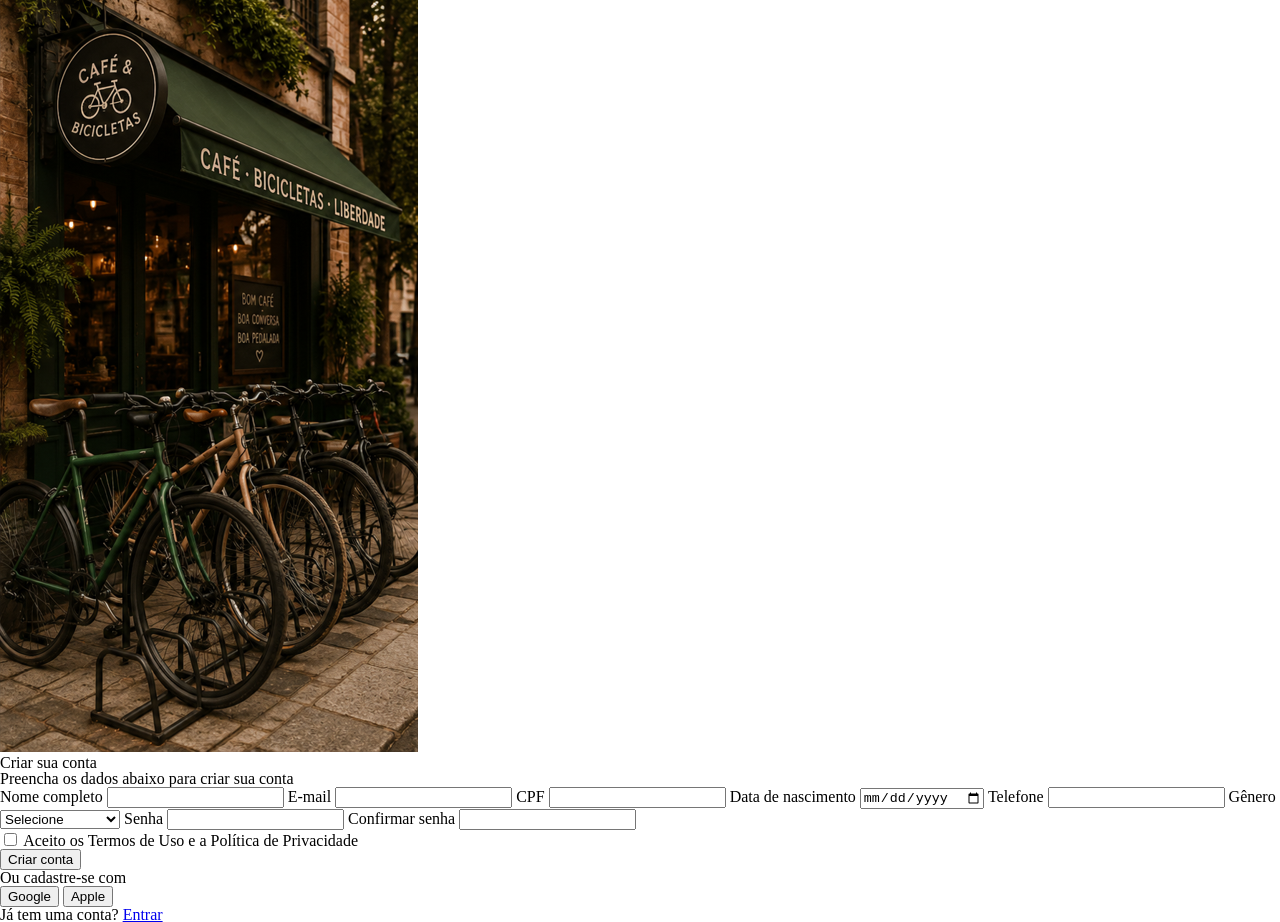
==== frontend/pages/cadastro/cadastro.html @ 310e5816 "feat: adiciona html cadastro" ====
<!DOCTYPE html>
<html lang="pt-br">
<head>
    <meta charset="UTF-8">
    <meta name="viewport" content="width=device-width, initial-scale=1.0">

    <link rel="stylesheet" href="../../css/import.css">
    <link rel="stylesheet" href="../../css/cadastro.css">


    <title>Cadastro</title>
</head>

<body>
    <main class="cadastro-container">

        <div class="img">
            <img src="../../assets/img/img-temp-cadastro.png" alt="Imagem de bicicleta e no fundo a cafeteria">
        </div>

        <div class="bg">

            <h1>Criar sua conta</h1>

            <p>Preencha os dados abaixo para criar sua conta</p>

            <div class="cadastro-forms">

                <form>

                    <label for="nome">Nome completo</label>
                    <input type="text" id="nome" name="nomeCompleto" required>

                    <label for="email">E-mail</label>
                    <input type="email" id="email" name="email" required>

                    <label for="cpf">CPF</label>
                    <input type="text" id="cpf" name="cpf" required>

                    <label for="data_nascimento">Data de nascimento</label>
                    <input type="date" id="data_nascimento" name="dataNascimento" required>

                    <label for="telefone">Telefone</label>
                    <input type="tel" id="telefone" name="telefone" required>

                    <label for="genero">Gênero</label>
                    <select id="genero" name="genero" required>
                        <option value="">Selecione</option>
                        <option value="MASCULINO">Masculino</option>
                        <option value="FEMININO">Feminino</option>
                        <option value="NAO_BINARIO">Não binário</option>
                        <option value="PREFIRO_NAO_DIZER">Prefiro não dizer</option>
                    </select>

                    <label for="senha">Senha</label>
                    <input type="password" id="senha" name="senha" required>

                    <label for="confirmar_senha">Confirmar senha</label>
                    <input type="password" id="confirmar_senha" name="confirmarSenha" required>

                    <div class="termos">
                        <input type="checkbox" id="termos" name="aceitouTermos" required>
                        <label for="termos">
                            Aceito os Termos de Uso e a Política de Privacidade
                        </label>
                    </div>

                    <button type="submit">Criar conta</button>

                    <p>Ou cadastre-se com</p>

                    <div class="social-login">

                        <button type="button" class="social-button google">
                            Google
                        </button>

                        <button type="button" class="social-button apple">
                            Apple
                        </button>

                    </div>

                    <p>
                        Já tem uma conta?
                        <a href="/">Entrar</a>
                    </p>

                </form>

            </div>

        </div>

    </main>
</body>
</html>
---- frontend/css/import.css ----
@import url("reset.css");
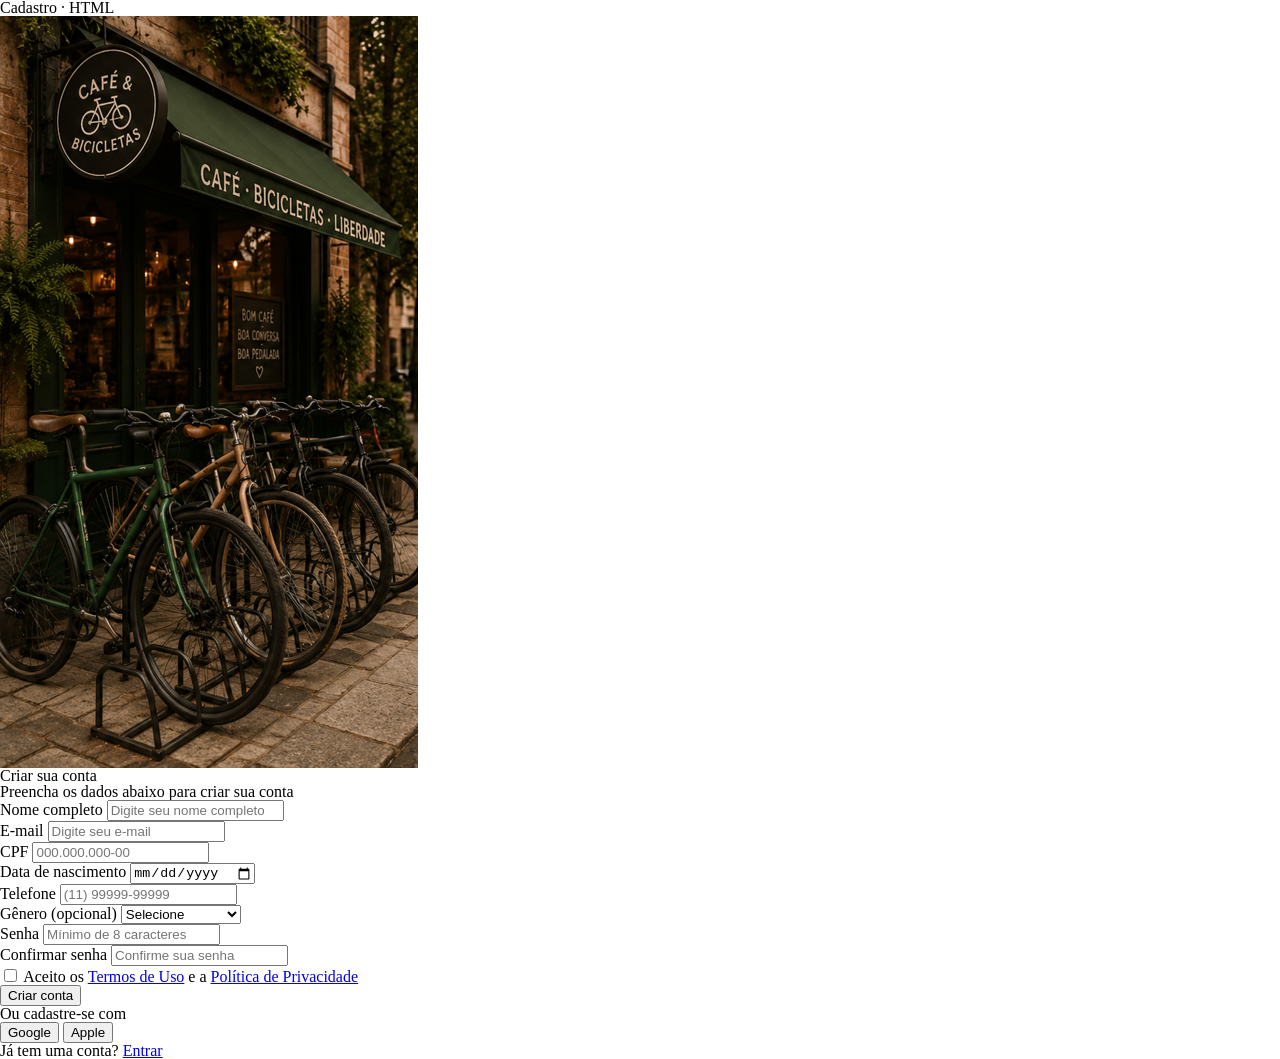
==== commit a967522e: "feat: adiciona cadastro.css" ====
--- a/frontend/pages/cadastro/cadastro.html
+++ b/frontend/pages/cadastro/cadastro.html
@@ -1,97 +1,113 @@
+
+Cadastro · HTML
 <!DOCTYPE html>
 <html lang="pt-br">
 <head>
     <meta charset="UTF-8">
     <meta name="viewport" content="width=device-width, initial-scale=1.0">
-
+ 
     <link rel="stylesheet" href="../../css/import.css">
     <link rel="stylesheet" href="../../css/cadastro.css">
-
-
+ 
     <title>Cadastro</title>
 </head>
-
+ 
 <body>
     <main class="cadastro-container">
-
+ 
         <div class="img">
             <img src="../../assets/img/img-temp-cadastro.png" alt="Imagem de bicicleta e no fundo a cafeteria">
         </div>
-
+ 
         <div class="bg">
-
-            <h1>Criar sua conta</h1>
-
-            <p>Preencha os dados abaixo para criar sua conta</p>
-
+ 
             <div class="cadastro-forms">
-
+ 
+                <h1>Criar sua conta</h1>
+                <p class="subtitulo">Preencha os dados abaixo para criar sua conta</p>
+ 
                 <form>
-
-                    <label for="nome">Nome completo</label>
-                    <input type="text" id="nome" name="nomeCompleto" required>
-
-                    <label for="email">E-mail</label>
-                    <input type="email" id="email" name="email" required>
-
-                    <label for="cpf">CPF</label>
-                    <input type="text" id="cpf" name="cpf" required>
-
-                    <label for="data_nascimento">Data de nascimento</label>
-                    <input type="date" id="data_nascimento" name="dataNascimento" required>
-
-                    <label for="telefone">Telefone</label>
-                    <input type="tel" id="telefone" name="telefone" required>
-
-                    <label for="genero">Gênero</label>
-                    <select id="genero" name="genero" required>
-                        <option value="">Selecione</option>
-                        <option value="MASCULINO">Masculino</option>
-                        <option value="FEMININO">Feminino</option>
-                        <option value="NAO_BINARIO">Não binário</option>
-                        <option value="PREFIRO_NAO_DIZER">Prefiro não dizer</option>
-                    </select>
-
-                    <label for="senha">Senha</label>
-                    <input type="password" id="senha" name="senha" required>
-
-                    <label for="confirmar_senha">Confirmar senha</label>
-                    <input type="password" id="confirmar_senha" name="confirmarSenha" required>
-
+ 
+                    <div class="formulario-modelo">
+                        <label for="nome">Nome completo</label>
+                        <input type="text" id="nome" name="nomeCompleto" placeholder="Digite seu nome completo" required>
+                    </div>
+ 
+                    <div class="formulario-modelo">
+                        <label for="email">E-mail</label>
+                        <input type="email" id="email" name="email" placeholder="Digite seu e-mail" required>
+                    </div>
+ 
+                    <div class="formulario-modelo">
+                        <label for="cpf">CPF</label>
+                        <input type="text" id="cpf" name="cpf" placeholder="000.000.000-00" inputmode="numeric" maxlength="14" required>
+                    </div>
+ 
+                    <div class="formulario-modelo">
+                        <label for="data_nascimento">Data de nascimento</label>
+                        <input type="date" id="data_nascimento" name="dataNascimento" placeholder="dd/mm/aaaa" required>
+                    </div>
+ 
+                    <div class="formulario-modelo">
+                        <label for="telefone">Telefone</label>
+                        <input type="tel" id="telefone" name="telefone" placeholder="(11) 99999-99999" required>
+                    </div>
+ 
+                    <div class="formulario-modelo">
+                        <label for="genero">Gênero (opcional)</label>
+                        <select id="genero" name="genero">
+                            <option value="" selected>Selecione</option>
+                            <option value="MASCULINO">Masculino</option>
+                            <option value="FEMININO">Feminino</option>
+                            <option value="NAO_BINARIO">Não binário</option>
+                            <option value="PREFIRO_NAO_DIZER">Prefiro não dizer</option>
+                        </select>
+                    </div>
+ 
+                    <div class="formulario-modelo">
+                        <label for="senha">Senha</label>
+                        <input type="password" id="senha" name="senha" placeholder="Mínimo de 8 caracteres" minlength="8" required>
+                    </div>
+ 
+                    <div class="formulario-modelo">
+                        <label for="confirmar_senha">Confirmar senha</label>
+                        <input type="password" id="confirmar_senha" name="confirmarSenha" placeholder="Confirme sua senha" minlength="8" required>
+                    </div>
+ 
                     <div class="termos">
                         <input type="checkbox" id="termos" name="aceitouTermos" required>
                         <label for="termos">
-                            Aceito os Termos de Uso e a Política de Privacidade
+                            Aceito os <a href="/termos-de-uso">Termos de Uso</a> e a <a href="/politica-de-privacidade">Política de Privacidade</a>
                         </label>
                     </div>
-
+ 
                     <button type="submit">Criar conta</button>
-
-                    <p>Ou cadastre-se com</p>
-
+ 
+                    <p class="ou-cadastre">Ou cadastre-se com</p>
+ 
                     <div class="social-login">
-
+ 
                         <button type="button" class="social-button google">
                             Google
                         </button>
-
+ 
                         <button type="button" class="social-button apple">
                             Apple
                         </button>
-
+ 
                     </div>
-
-                    <p>
+ 
+                    <p class="login-existente">
                         Já tem uma conta?
                         <a href="/">Entrar</a>
                     </p>
-
+ 
                 </form>
-
+ 
             </div>
-
+ 
         </div>
-
+ 
     </main>
 </body>
 </html>
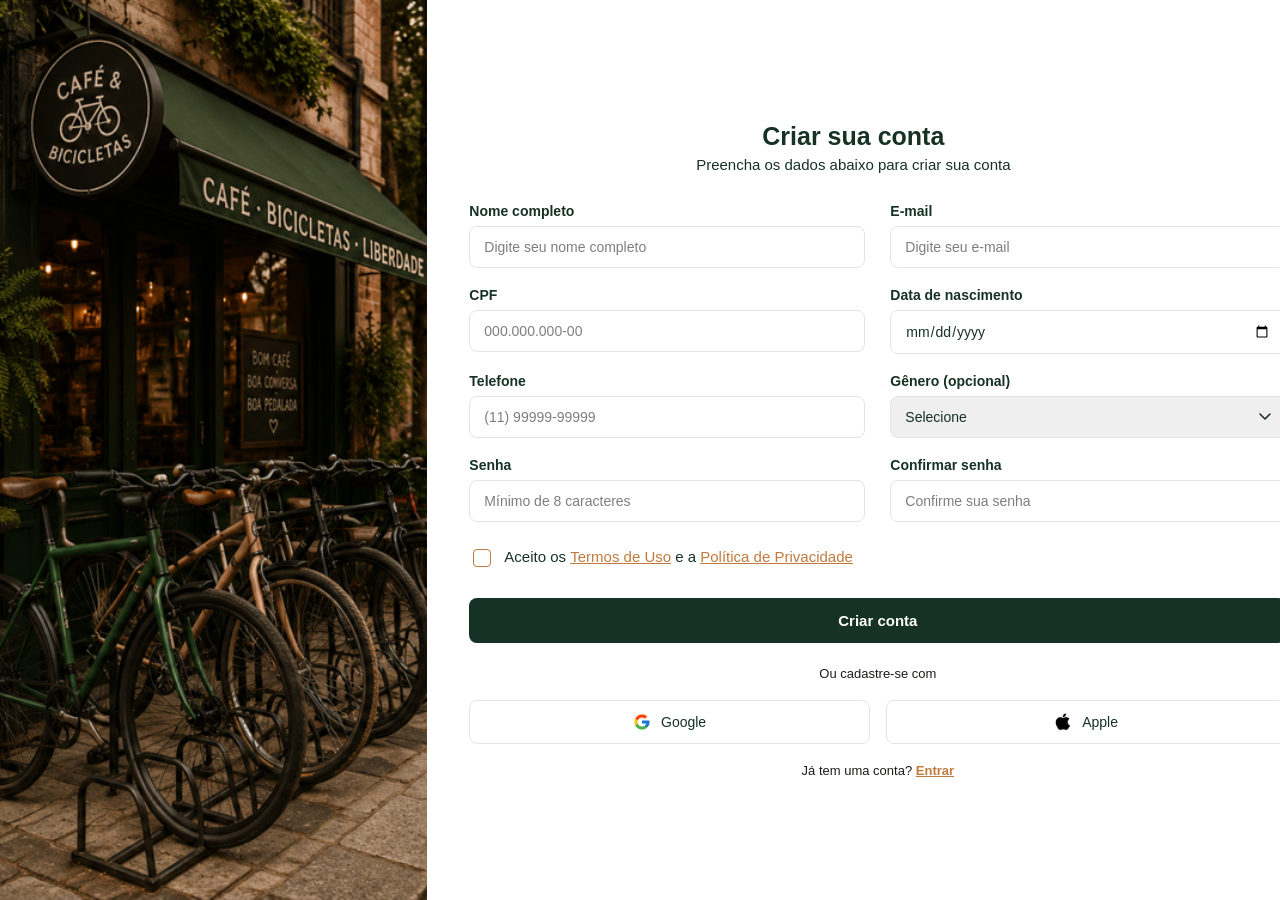
==== commit fac04dc3: "feat: conclui desing da página cadastro" ====
--- a/frontend/pages/cadastro/cadastro.html
+++ b/frontend/pages/cadastro/cadastro.html
@@ -1,5 +1,3 @@
-
-Cadastro · HTML
 <!DOCTYPE html>
 <html lang="pt-br">
 <head>
@@ -7,7 +5,6 @@
     <meta name="viewport" content="width=device-width, initial-scale=1.0">
  
     <link rel="stylesheet" href="../../css/import.css">
-    <link rel="stylesheet" href="../../css/cadastro.css">
  
     <title>Cadastro</title>
 </head>
@@ -88,11 +85,17 @@
                     <div class="social-login">
  
                         <button type="button" class="social-button google">
-                            Google
+                            <div>
+                                <img src="../../assets/img/icons8-google-48.png" alt="Ícone do Google">
+                                Google
+                            </div>
                         </button>
  
                         <button type="button" class="social-button apple">
-                            Apple
+                            <div>
+                                <img src="../../assets/img/icons8-apple-50.png" alt="Ícone da Apple">
+                                Apple
+                            </div>
                         </button>
  
                     </div>
--- a/frontend/css/import.css
+++ b/frontend/css/import.css
@@ -1 +1,2 @@
-@import url("reset.css");+@import url("reset.css");
+@import url("cadastro.css");
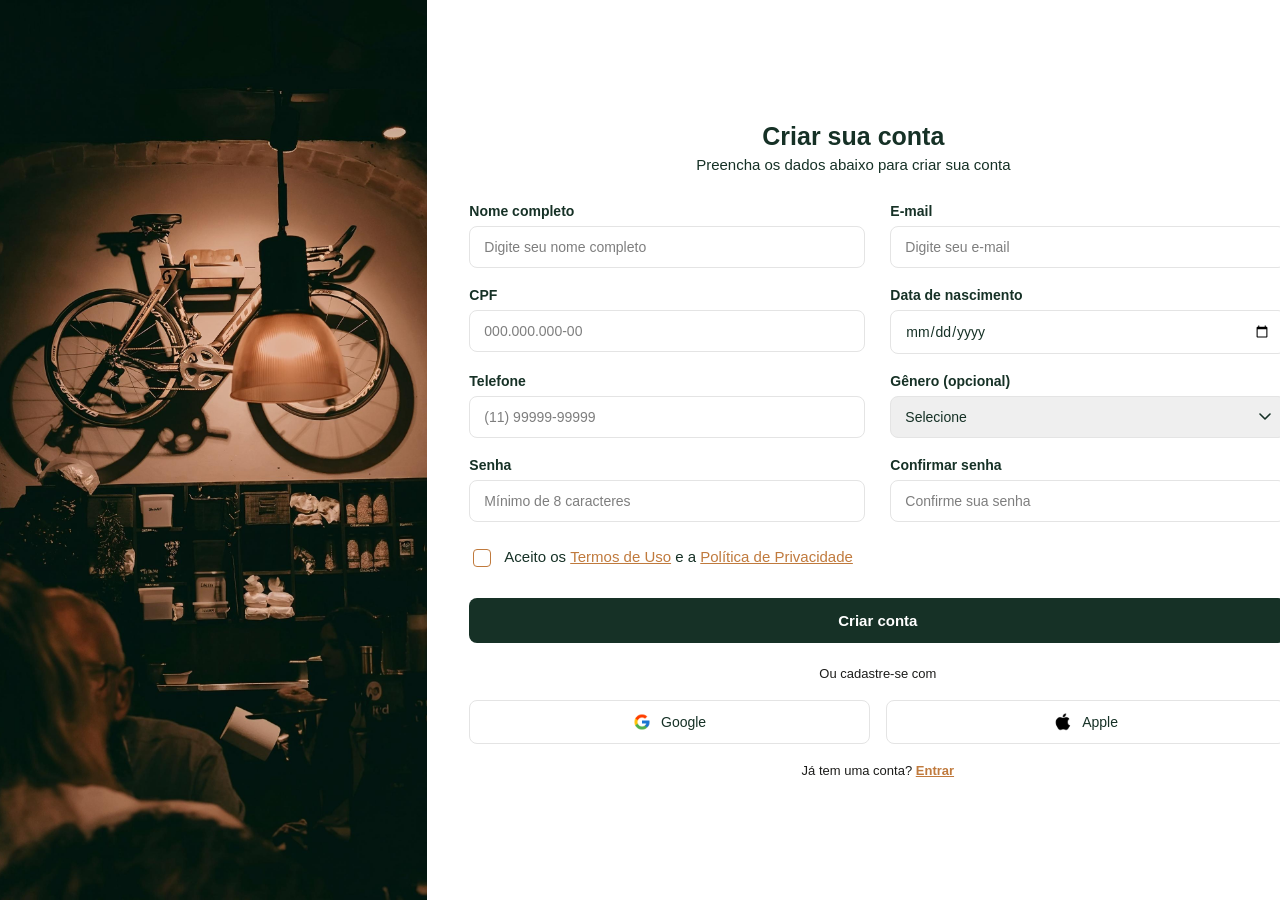
==== commit e2f01bfb: "chore: alterando pequenos detalhes no código" ====
--- a/frontend/pages/cadastro/cadastro.html
+++ b/frontend/pages/cadastro/cadastro.html
@@ -7,13 +7,15 @@
     <link rel="stylesheet" href="../../css/import.css">
  
     <title>Cadastro</title>
+
+    <link rel="icon" type="image/png" href="../../assets/img/icone-ridehouse.png">
 </head>
  
 <body>
     <main class="cadastro-container">
  
         <div class="img">
-            <img src="../../assets/img/img-temp-cadastro.png" alt="Imagem de bicicleta e no fundo a cafeteria">
+            <img src="../../assets/img/img-ridehouse-cafeteria.jpg" alt="Imagem de bicicleta e no fundo a cafeteria">
         </div>
  
         <div class="bg">
@@ -86,14 +88,14 @@
  
                         <button type="button" class="social-button google">
                             <div>
-                                <img src="../../assets/img/icons8-google-48.png" alt="Ícone do Google">
+                                <img src="../../assets/img/icone-google.png" alt="Ícone do Google">
                                 Google
                             </div>
                         </button>
  
                         <button type="button" class="social-button apple">
                             <div>
-                                <img src="../../assets/img/icons8-apple-50.png" alt="Ícone da Apple">
+                                <img src="../../assets/img/icone-apple.png" alt="Ícone da Apple">
                                 Apple
                             </div>
                         </button>
@@ -102,7 +104,7 @@
  
                     <p class="login-existente">
                         Já tem uma conta?
-                        <a href="/">Entrar</a>
+                        <a href="../login/login.html">Entrar</a>
                     </p>
  
                 </form>
